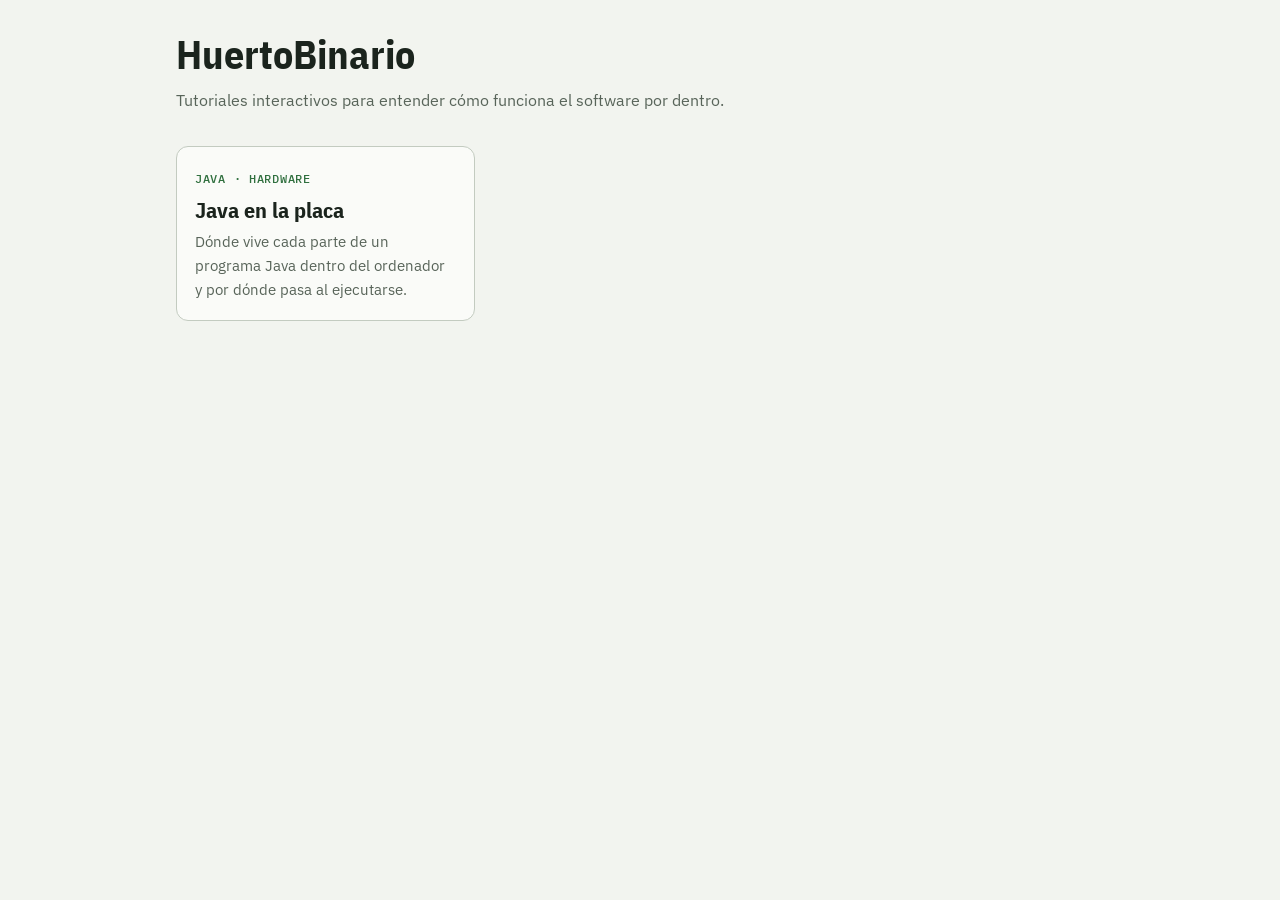
==== index.html @ 13f2e048 "Portada inicial de HuertoBinario" ====
<!doctype html>
<html lang="es">
<head>
  <meta charset="utf-8">
  <meta name="viewport" content="width=device-width, initial-scale=1">
  <title>HuertoBinario</title>
  <meta name="description" content="Tutoriales interactivos para entender cómo funciona el software por dentro.">
  <meta property="og:type" content="website">
  <meta property="og:title" content="HuertoBinario">
  <meta property="og:description" content="Tutoriales interactivos para entender cómo funciona el software por dentro.">
  <link rel="preconnect" href="https://fonts.googleapis.com">
  <link rel="preconnect" href="https://fonts.gstatic.com" crossorigin>
  <link href="https://fonts.googleapis.com/css2?family=IBM+Plex+Mono:wght@400;500&family=IBM+Plex+Sans+Condensed:wght@600;700&family=IBM+Plex+Sans:wght@400;500&display=swap" rel="stylesheet">
  <link rel="stylesheet" href="assets/base.css">
</head>
<body>
  <main class="wrap">
    <header>
      <h1>HuertoBinario</h1>
      <p class="lead">Tutoriales interactivos para entender cómo funciona el software por dentro.</p>
    </header>
    <section class="grid" aria-label="Tutoriales">
      <a class="card" href="java-placa/">
        <span class="tag">Java · hardware</span>
        <h2>Java en la placa</h2>
        <p>Dónde vive cada parte de un programa Java dentro del ordenador y por dónde pasa al ejecutarse.</p>
      </a>
    </section>
  </main>
</body>
</html>
---- assets/base.css ----
:root {
  --bg: #f2f4ef; --surface: #fafbf8; --fg: #1b241d; --muted: #586459; --line: #c3cbc0;
  --accent: #2f6f3e;
  --font-display: 'IBM Plex Sans Condensed', 'Arial Narrow', Arial, sans-serif;
  --font-body: 'IBM Plex Sans', system-ui, -apple-system, 'Segoe UI', Roboto, sans-serif;
  --font-mono: 'IBM Plex Mono', ui-monospace, Menlo, Consolas, monospace;
}
@media (prefers-color-scheme: dark) {
  :root { --bg: #0f1511; --surface: #151d17; --fg: #e4ece5; --muted: #93a595; --line: #2f3d32; --accent: #7cc47f; }
}
* { box-sizing: border-box; }
body { margin: 0; background: var(--bg); color: var(--fg); font: 400 16px/1.6 var(--font-body); }
.wrap { max-width: 960px; margin: 0 auto; padding: 32px 16px 56px; }
h1, h2 { font-family: var(--font-display); line-height: 1.1; margin: 0; }
h1 { font-size: 40px; }
.lead { color: var(--muted); max-width: 56ch; margin: 12px 0 0; }
.grid { display: grid; grid-template-columns: repeat(auto-fill, minmax(260px, 1fr)); gap: 16px; margin-top: 32px; }
.card { display: block; text-decoration: none; color: inherit; background: var(--surface); border: 1px solid var(--line); border-radius: 12px; padding: 18px; }
.card:hover { border-color: var(--accent); }
.card h2 { font-size: 22px; margin: 8px 0; }
.card p { margin: 0; color: var(--muted); font-size: 15px; }
.tag { font: 500 12px var(--font-mono); color: var(--accent); letter-spacing: 0.06em; text-transform: uppercase; }
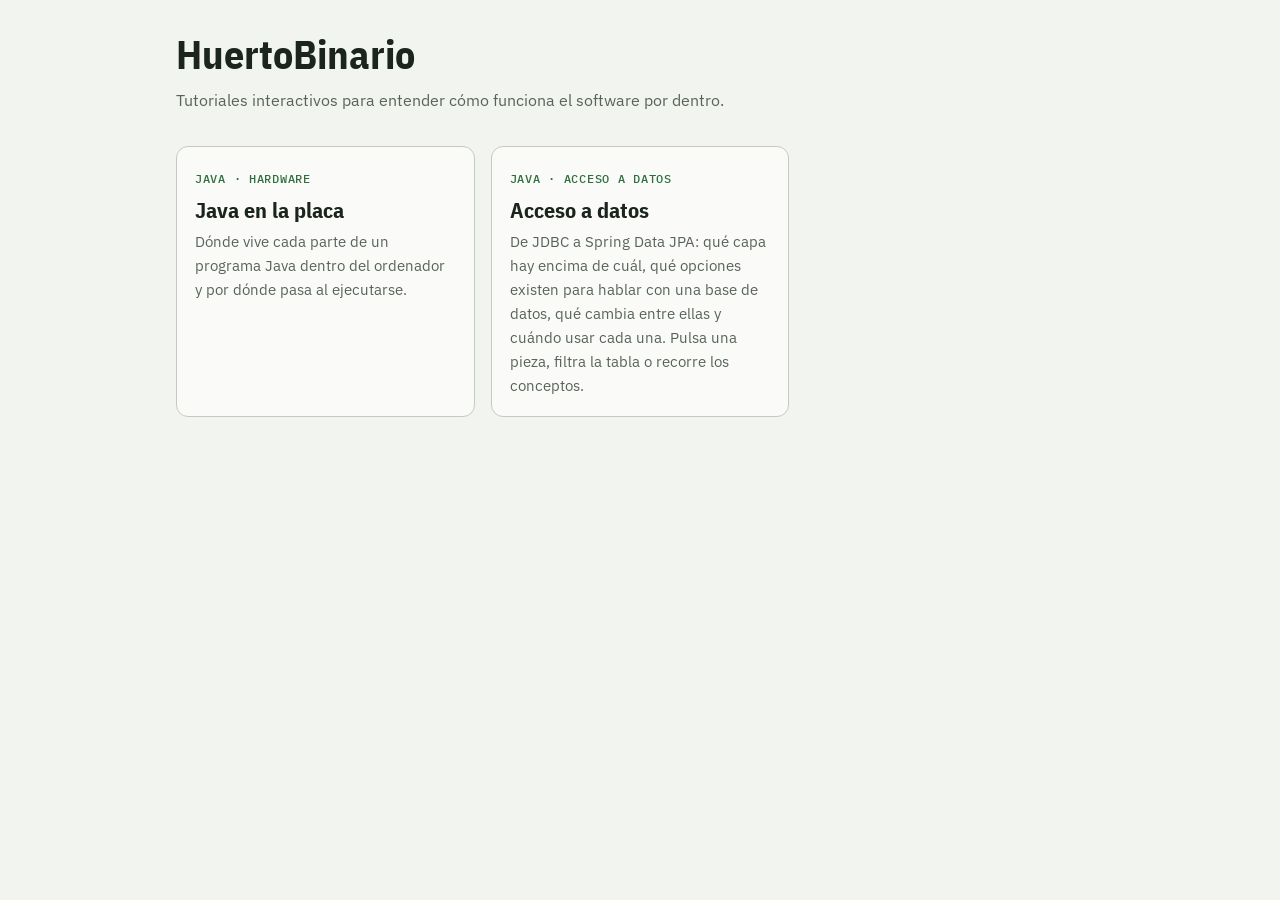
==== commit ab7df3dd: "added java data access and spring data" ====
--- a/index.html
+++ b/index.html
@@ -25,6 +25,11 @@
         <h2>Java en la placa</h2>
         <p>Dónde vive cada parte de un programa Java dentro del ordenador y por dónde pasa al ejecutarse.</p>
       </a>
+      <a class="card" href="acceso-datos-java/">
+        <span class="tag">Java · Acceso a datos</span>
+        <h2>Acceso a datos</h2>
+        <p>De JDBC a Spring Data JPA: qué capa hay encima de cuál, qué opciones existen para hablar con una base de datos, qué cambia entre ellas y cuándo usar cada una. Pulsa una pieza, filtra la tabla o recorre los conceptos.</p>
+      </a>
     </section>
   </main>
 </body>
